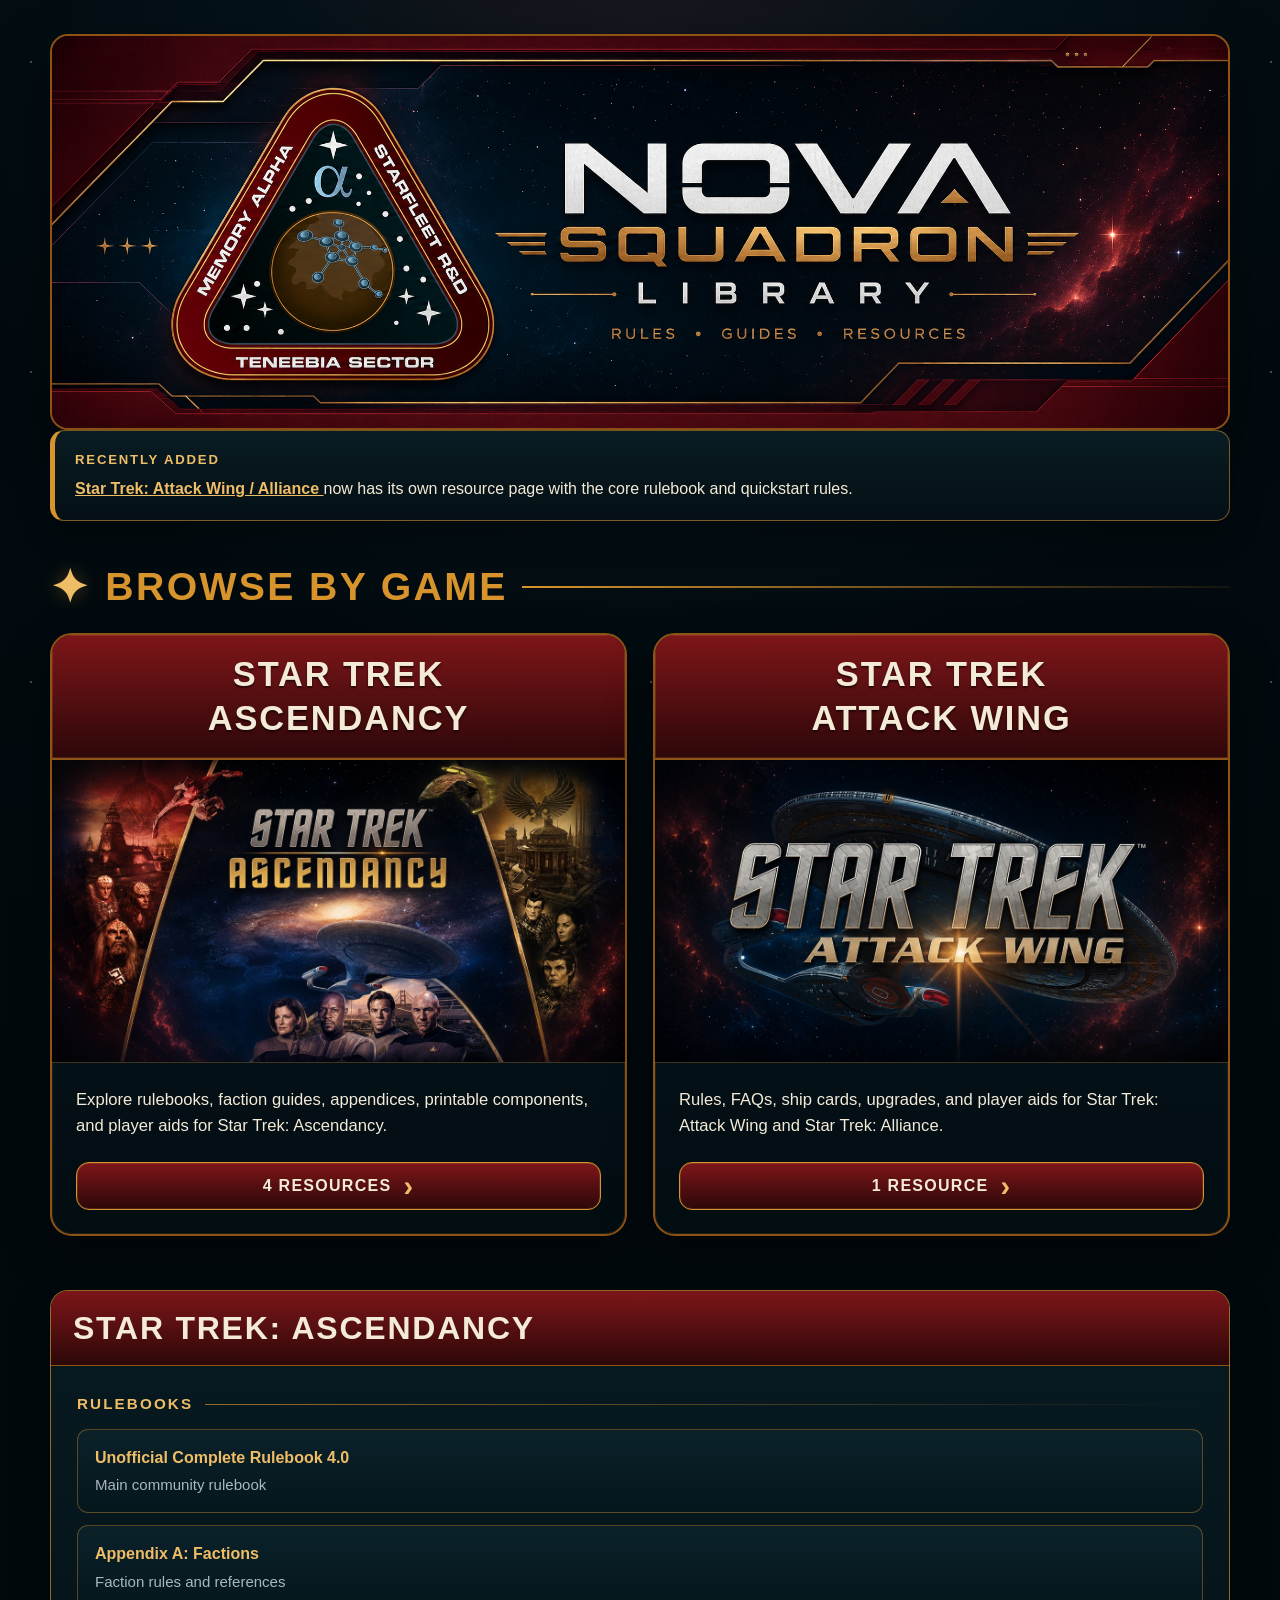
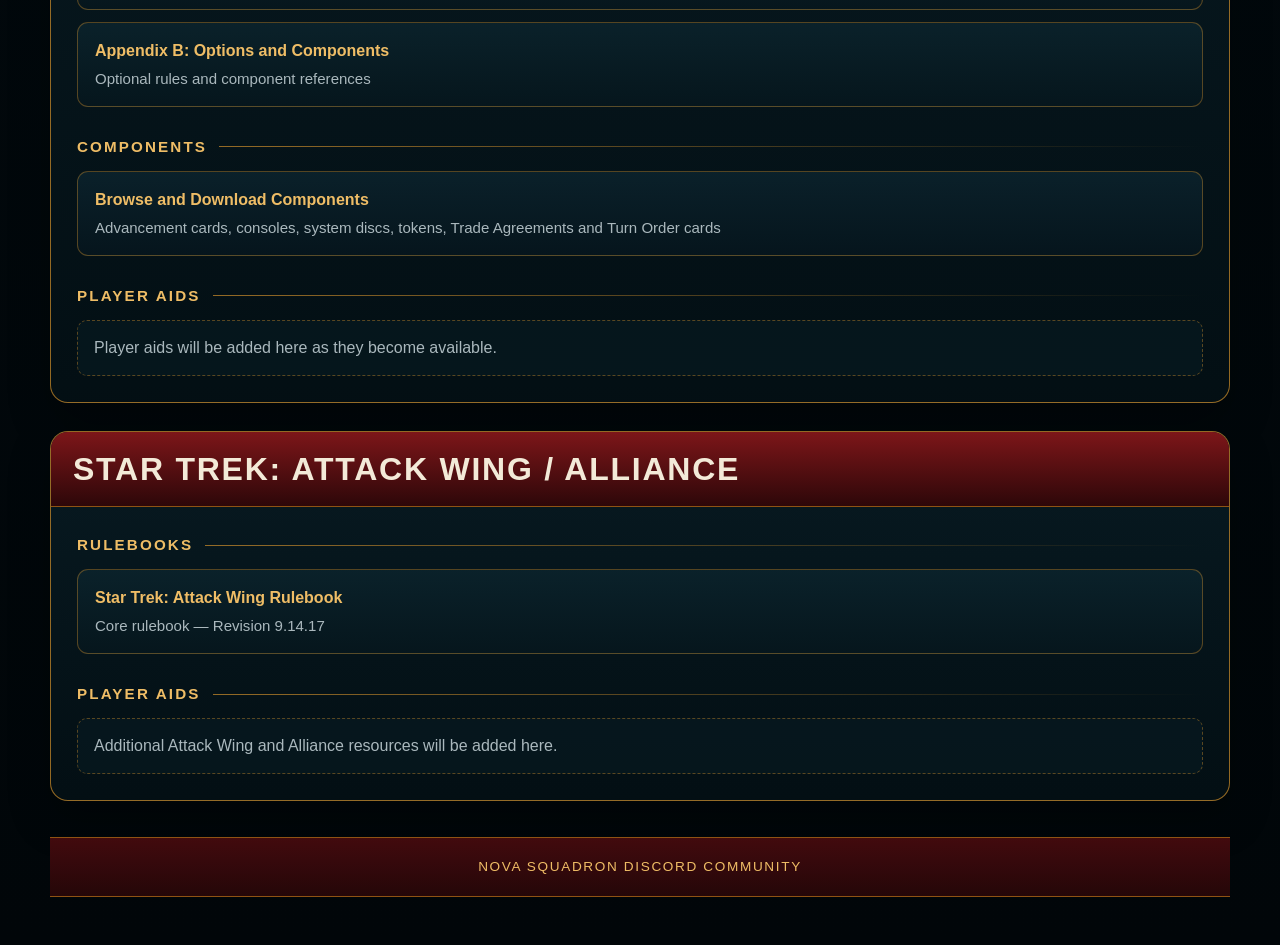
==== index.html @ 6d837857 "Add documAdd recently added section to homepageent details to Attack Wing page" ====
<!DOCTYPE html>
<html lang="en">
<head>
  <meta charset="UTF-8">

  <meta name="viewport"
        content="width=device-width, initial-scale=1.0">

  <meta name="description"
        content="Rules, references, and player aids for the Nova Squadron Discord community.">

    <!-- Discord and social-media preview -->
    <meta property="og:type" content="website">
    <meta property="og:site_name" content="Nova Squadron Library">
    <meta property="og:title" content="Nova Squadron Library">
    <meta property="og:description"
          content="Rules, references, and player aids for the Nova Squadron Discord community.">
    <meta property="og:url"
          content="https://sshea89.github.io/Nova-Squadron-Library/">
    <meta property="og:image"
          content="https://sshea89.github.io/Nova-Squadron-Library/images/nova-squadron-library-banner.png">

  <title>Nova Squadron Library</title>

  <style>
    :root {
      color-scheme: dark;

      --page: #020b10;
      --page-deep: #010609;
      --panel: #06151c;
      --panel-raised: #0a1c24;
      --panel-hover: #102933;

      --maroon: #5b0d10;
      --maroon-dark: #2d0709;
      --maroon-light: #7d1619;

      --gold: #d8942c;
      --gold-light: #efbd66;
      --gold-dark: #8f5313;

      --cream: #f3ead8;
      --text: #e8edf0;
      --muted: #aab8bd;

      --line: rgba(216, 148, 44, 0.68);
      --line-soft: rgba(216, 148, 44, 0.28);
      --shadow: rgba(0, 0, 0, 0.5);
    }

    * {
      box-sizing: border-box;
    }

    html {
      scroll-behavior: smooth;
    }

    body {
      margin: 0;
      min-height: 100vh;
      color: var(--text);
      font-family:
        "Avenir Next",
        "Segoe UI",
        Arial,
        Helvetica,
        sans-serif;
      line-height: 1.6;
      background:
        radial-gradient(circle at 50% -12%, rgba(104, 12, 17, 0.44), transparent 30rem),
        radial-gradient(circle at 50% 0, rgba(16, 51, 64, 0.34), transparent 45rem),
        linear-gradient(180deg, var(--page) 0%, var(--page-deep) 100%);
    }

    body::before {
      content: "";
      position: fixed;
      inset: 0;
      z-index: -1;
      pointer-events: none;
      opacity: 0.35;
      background-image:
        radial-gradient(circle at 10% 20%, rgba(255,255,255,0.8) 0 1px, transparent 1.5px),
        radial-gradient(circle at 70% 15%, rgba(255,255,255,0.55) 0 1px, transparent 1.5px),
        radial-gradient(circle at 86% 45%, rgba(216,148,44,0.65) 0 1px, transparent 1.5px),
        radial-gradient(circle at 38% 70%, rgba(255,255,255,0.45) 0 1px, transparent 1.5px);
      background-size: 310px 310px, 430px 430px, 510px 510px, 590px 590px;
    }

    a {
      color: inherit;
    }

    .container {
      width: min(1180px, calc(100% - 32px));
      margin: 0 auto;
      padding: 34px 0 48px;
    }

    .site-header {
      margin-bottom: 42px;
    }

    .site-banner {
      display: block;
      width: 100%;
      height: auto;
      border: 2px solid var(--gold-dark);
      border-radius: 18px;
      box-shadow:
        0 20px 50px var(--shadow),
        0 0 0 1px rgba(239, 189, 102, 0.18) inset;
    }

    .recently-added {
      margin: 0 0 34px;
      padding: 18px 20px;
      background:
        linear-gradient(180deg, rgba(10, 28, 36, 0.98), rgba(4, 16, 21, 0.98));
      border: 1px solid rgba(216, 148, 44, 0.55);
      border-left: 5px solid var(--gold);
      border-radius: 14px;
      box-shadow: 0 14px 30px rgba(0, 0, 0, 0.25);
    }

.recently-added__heading {
  margin: 0 0 6px;
  color: var(--gold-light);
  font-size: 0.82rem;
  font-weight: 800;
  letter-spacing: 0.14em;
  text-transform: uppercase;
}

.recently-added p {
  margin: 0;
  color: var(--cream);
}

.recently-added a {
  color: var(--gold-light);
  font-weight: 800;
}

    .visually-hidden {
      position: absolute;
      width: 1px;
      height: 1px;
      padding: 0;
      margin: -1px;
      overflow: hidden;
      clip: rect(0, 0, 0, 0);
      white-space: nowrap;
      border: 0;
    }

    .section-heading {
      display: grid;
      grid-template-columns: auto auto minmax(40px, 1fr);
      align-items: center;
      gap: 14px;
      margin: 0 0 22px;
      color: var(--gold);
      font-family:
        "Arial Narrow",
        "Avenir Next Condensed",
        "Trebuchet MS",
        sans-serif;
      font-size: clamp(1.55rem, 4vw, 2.45rem);
      font-weight: 800;
      letter-spacing: 0.06em;
      line-height: 1.05;
      text-transform: uppercase;
    }

    .section-heading::before {
      content: "✦";
      color: var(--gold-light);
      font-size: 1.18em;
      text-shadow: 0 0 18px rgba(216, 148, 44, 0.35);
    }

    .section-heading::after {
      content: "";
      height: 2px;
      background:
        linear-gradient(90deg, var(--gold), rgba(216, 148, 44, 0.08));
    }

    .game-grid {
      display: grid;
      grid-template-columns: repeat(2, minmax(0, 1fr));
      gap: 26px;
      margin-bottom: 54px;
    }

    .browse-card {
      position: relative;
      display: flex;
      min-width: 0;
      flex-direction: column;
      overflow: hidden;
      color: var(--text);
      text-decoration: none;
      background:
        linear-gradient(180deg, rgba(8, 26, 34, 0.98), rgba(2, 13, 18, 0.98));
      border: 2px solid var(--gold-dark);
      border-radius: 22px;
      box-shadow:
        0 20px 44px rgba(0, 0, 0, 0.38),
        0 0 0 1px rgba(239, 189, 102, 0.1) inset;
      transition:
        transform 180ms ease,
        border-color 180ms ease,
        box-shadow 180ms ease;
    }

    .browse-card:hover,
    .browse-card:focus-visible {
      transform: translateY(-4px);
      border-color: var(--gold-light);
      box-shadow:
        0 26px 54px rgba(0, 0, 0, 0.5),
        0 0 22px rgba(216, 148, 44, 0.18);
      outline: none;
    }

    .browse-card__title {
      min-height: 112px;
      display: grid;
      place-items: center;
      padding: 20px 18px;
      text-align: center;
      background:
        linear-gradient(180deg, var(--maroon-light), var(--maroon-dark));
      border-bottom: 2px solid var(--gold-dark);
      box-shadow:
        inset 0 0 0 1px rgba(239, 189, 102, 0.15);
    }

    .browse-card__title span {
      display: block;
      color: var(--cream);
      font-family:
        "Arial Narrow",
        "Avenir Next Condensed",
        "Trebuchet MS",
        sans-serif;
      font-size: clamp(1.38rem, 3.8vw, 2.15rem);
      font-weight: 800;
      letter-spacing: 0.055em;
      line-height: 1.15;
      text-transform: uppercase;
      text-shadow: 0 2px 2px rgba(0, 0, 0, 0.55);
    }

    .browse-card__eyebrow {
      margin-bottom: 4px;
      font-size: 0.72em;
    }

    .browse-card__art {
      display: block;
      width: 100%;
      aspect-ratio: 625 / 330;
      object-fit: cover;
      border-bottom: 1px solid var(--line-soft);
    }

    .browse-card__body {
      display: flex;
      flex: 1;
      flex-direction: column;
      padding: 24px;
    }

    .browse-card__description {
      flex: 1;
      margin: 0 0 22px;
      color: var(--cream);
      font-size: 1.04rem;
    }

    .browse-card__button {
      display: flex;
      align-items: center;
      justify-content: center;
      gap: 12px;
      min-height: 48px;
      padding: 11px 18px;
      color: var(--cream);
      font-weight: 800;
      letter-spacing: 0.08em;
      line-height: 1.2;
      text-transform: uppercase;
      background:
        linear-gradient(180deg, var(--maroon-light), var(--maroon-dark));
      border: 1px solid var(--gold);
      border-radius: 13px;
      box-shadow:
        inset 0 0 0 1px rgba(239, 189, 102, 0.14);
    }

    .browse-card__button::after {
      content: "›";
      color: var(--gold-light);
      font-size: 1.8rem;
      line-height: 0;
    }

    .library-section {
      scroll-margin-top: 22px;
      margin-top: 28px;
      overflow: hidden;
      background:
        linear-gradient(180deg, rgba(8, 27, 35, 0.96), rgba(3, 15, 20, 0.98));
      border: 1px solid var(--line);
      border-radius: 18px;
      box-shadow: 0 18px 42px rgba(0, 0, 0, 0.28);
    }

    .library-section__header {
      margin: 0;
      padding: 18px 22px;
      color: var(--cream);
      font-family:
        "Arial Narrow",
        "Avenir Next Condensed",
        "Trebuchet MS",
        sans-serif;
      font-size: clamp(1.45rem, 4vw, 2rem);
      font-weight: 800;
      letter-spacing: 0.055em;
      line-height: 1.2;
      text-transform: uppercase;
      background:
        linear-gradient(180deg, var(--maroon-light), var(--maroon-dark));
      border-bottom: 1px solid var(--gold-dark);
    }

    .library-section__content {
      padding: 26px;
    }

    .resource-group + .resource-group {
      margin-top: 28px;
    }

    .resource-group h3 {
      display: flex;
      align-items: center;
      gap: 12px;
      margin: 0 0 12px;
      color: var(--gold-light);
      font-size: 0.95rem;
      letter-spacing: 0.14em;
      text-transform: uppercase;
    }

    .resource-group h3::after {
      content: "";
      flex: 1;
      height: 1px;
      background:
        linear-gradient(90deg, var(--line), transparent);
    }

    .document-list {
      display: grid;
      gap: 12px;
    }

    .document-link {
      display: block;
      padding: 15px 17px;
      color: var(--text);
      text-decoration: none;
      background:
        linear-gradient(180deg, rgba(11, 34, 43, 0.95), rgba(6, 22, 29, 0.95));
      border: 1px solid rgba(216, 148, 44, 0.38);
      border-radius: 11px;
      transition:
        transform 150ms ease,
        border-color 150ms ease,
        background 150ms ease;
    }

    .document-link:hover,
    .document-link:focus-visible {
      transform: translateY(-1px);
      background: var(--panel-hover);
      border-color: var(--gold-light);
      outline: none;
    }

    .document-title {
      display: block;
      color: var(--gold-light);
      font-weight: 800;
    }

    .document-description {
      display: block;
      margin-top: 3px;
      color: var(--muted);
      font-size: 0.94rem;
    }

    .coming-soon {
      margin: 0;
      padding: 14px 16px;
      color: var(--muted);
      background: rgba(7, 25, 32, 0.72);
      border: 1px dashed rgba(216, 148, 44, 0.4);
      border-radius: 10px;
    }

    footer {
      margin-top: 36px;
      padding: 18px;
      color: var(--gold-light);
      font-size: 0.85rem;
      letter-spacing: 0.12em;
      text-align: center;
      text-transform: uppercase;
      background:
        linear-gradient(180deg, rgba(91, 13, 16, 0.72), rgba(45, 7, 9, 0.82));
      border-top: 1px solid var(--gold-dark);
      border-bottom: 1px solid var(--gold-dark);
    }

    @media (max-width: 760px) {
      .container {
        width: min(100% - 20px, 1180px);
        padding-top: 14px;
      }

      .site-header {
        margin-bottom: 30px;
      }

      .game-grid {
        grid-template-columns: 1fr;
        gap: 20px;
      }

      .browse-card__title {
        min-height: 92px;
      }

      .browse-card__body,
      .library-section__content {
        padding: 20px;
      }

      .section-heading {
        grid-template-columns: auto auto 1fr;
        gap: 10px;
      }
    }

    @media (prefers-reduced-motion: reduce) {
      html {
        scroll-behavior: auto;
      }

      .browse-card,
      .document-link {
        transition: none;
      }
    }
  </style>
</head>

<body>
  <main class="container">

    <header class="site-header">
      <h1 class="visually-hidden">Nova Squadron Library</h1>

      <img
        class="site-banner"
        src="images/nova-squadron-library-banner.png"
        alt="Nova Squadron Library — Rules, Guides, and Resources">

    <section class="recently-added" aria-labelledby="recently-added-heading">
      <h2 class="recently-added__heading" id="recently-added-heading">
        Recently Added
      </h2>

      <p>
        <a href="attack-wing.html">
          Star Trek: Attack Wing / Alliance
        </a>
        now has its own resource page with the core rulebook and quickstart rules.
      </p>
    </section>

<section class="browse-section">
    </header>

    <section aria-labelledby="browse-heading">
      <h2 class="section-heading" id="browse-heading">
        <span>Browse by Game</span>
      </h2>

      <div class="game-grid">

        <a class="browse-card" href="ascendancy.html">
          <div class="browse-card__title">
            <span>
              <span class="browse-card__eyebrow">Star Trek</span>
              Ascendancy
            </span>
          </div>

          <img
            class="browse-card__art"
            src="images/ascendancy-card-art.webp"
            alt=""
            loading="lazy">

          <div class="browse-card__body">
            <p class="browse-card__description">
              Explore rulebooks, faction guides, appendices,
              printable components, and player aids for
              Star Trek: Ascendancy.
            </p>

            <span class="browse-card__button">
              4 Resources
            </span>
          </div>
        </a>

        <a class="browse-card" href="attack-wing.html">
          <div class="browse-card__title">
            <span>
              <span class="browse-card__eyebrow">Star Trek</span>
              Attack Wing
            </span>
          </div>

          <img
            class="browse-card__art"
            src="images/attack-wing-card-art.webp"
            alt=""
            loading="lazy">

          <div class="browse-card__body">
            <p class="browse-card__description">
              Rules, FAQs, ship cards, upgrades, and player aids
              for Star Trek: Attack Wing and Star Trek: Alliance.
            </p>

            <span class="browse-card__button">
              1 Resource
            </span>
          </div>
        </a>

      </div>
    </section>

    <section
      class="library-section"
      id="ascendancy"
      aria-labelledby="ascendancy-heading">

      <h2
        class="library-section__header"
        id="ascendancy-heading">
        Star Trek: Ascendancy
      </h2>

      <div class="library-section__content">

        <div class="resource-group">
          <h3>Rulebooks</h3>

          <div class="document-list">
            <a
              class="document-link"
              href="viewers/ascendancy-ucr/"
              target="_blank"
              rel="noopener">

              <span class="document-title">
                Unofficial Complete Rulebook 4.0
              </span>

              <span class="document-description">
                Main community rulebook
              </span>
            </a>

            <a
              class="document-link"
              href="viewers/ascendancy-appendix-a/"
              target="_blank"
              rel="noopener">

              <span class="document-title">
                Appendix A: Factions
              </span>

              <span class="document-description">
                Faction rules and references
              </span>
            </a>

            <a
              class="document-link"
              href="viewers/ascendancy-appendix-b/"
              target="_blank"
              rel="noopener">

              <span class="document-title">
                Appendix B: Options and Components
              </span>

              <span class="document-description">
                Optional rules and component references
              </span>
            </a>
          </div>
        </div>

        <div class="resource-group">
          <h3>Components</h3>

          <div class="document-list">
            <a
              class="document-link"
              href="components.html">

              <span class="document-title">
                Browse and Download Components
              </span>

              <span class="document-description">
                Advancement cards, consoles, system discs, tokens,
                Trade Agreements and Turn Order cards
              </span>
            </a>
          </div>
        </div>

        <div class="resource-group">
          <h3>Player Aids</h3>

          <p class="coming-soon">
            Player aids will be added here as they become available.
          </p>
        </div>

      </div>
    </section>

    <section
      class="library-section"
      id="attack-wing"
      aria-labelledby="attack-wing-heading">

      <h2
        class="library-section__header"
        id="attack-wing-heading">
        Star Trek: Attack Wing / Alliance
      </h2>

      <div class="library-section__content">

        <div class="resource-group">
          <h3>Rulebooks</h3>

          <div class="document-list">
            <a
              class="document-link"
              href="viewers/attack-wing-rulebook/">

              <span class="document-title">
                Star Trek: Attack Wing Rulebook
              </span>

              <span class="document-description">
                Core rulebook — Revision 9.14.17
              </span>
            </a>
          </div>
        </div>

        <div class="resource-group">
          <h3>Player Aids</h3>

          <p class="coming-soon">
            Additional Attack Wing and Alliance resources
            will be added here.
          </p>
        </div>

      </div>
    </section>

    <footer>
      Nova Squadron Discord Community
    </footer>

  </main>
</body>
</html>
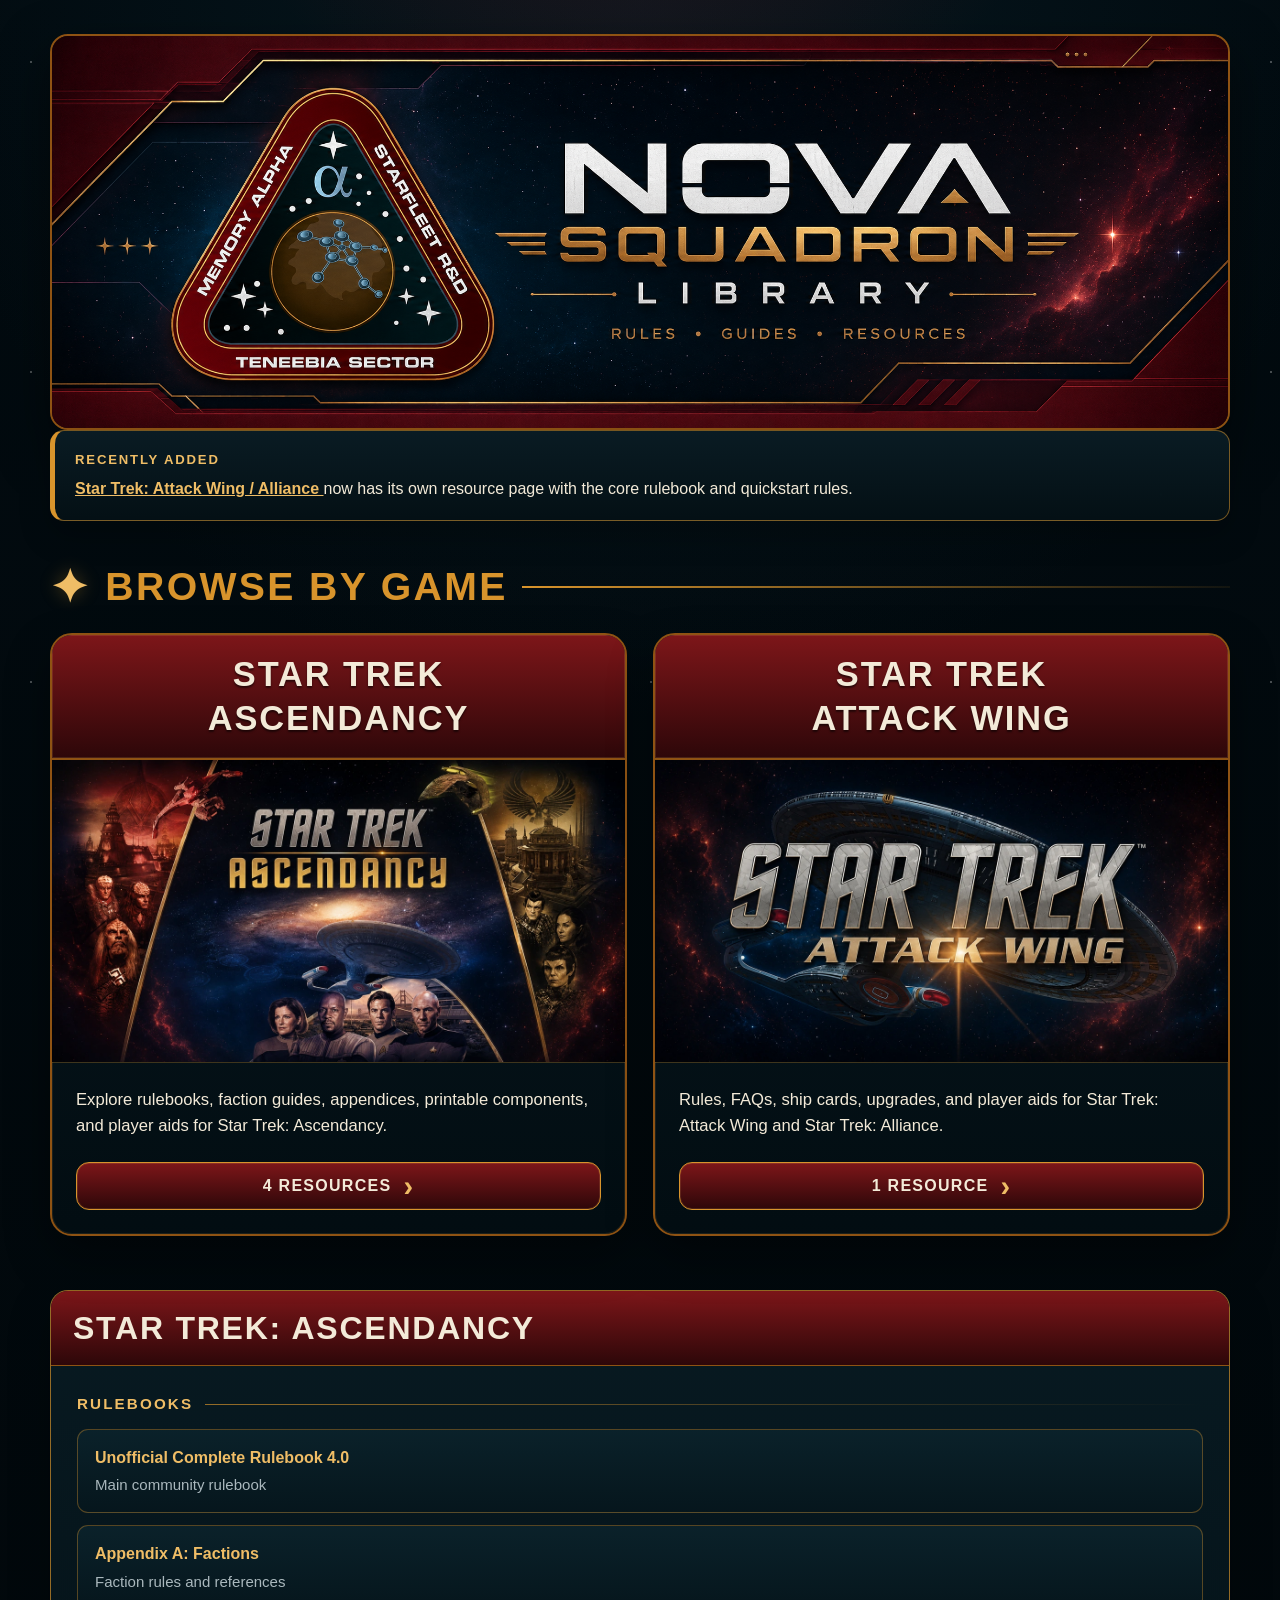
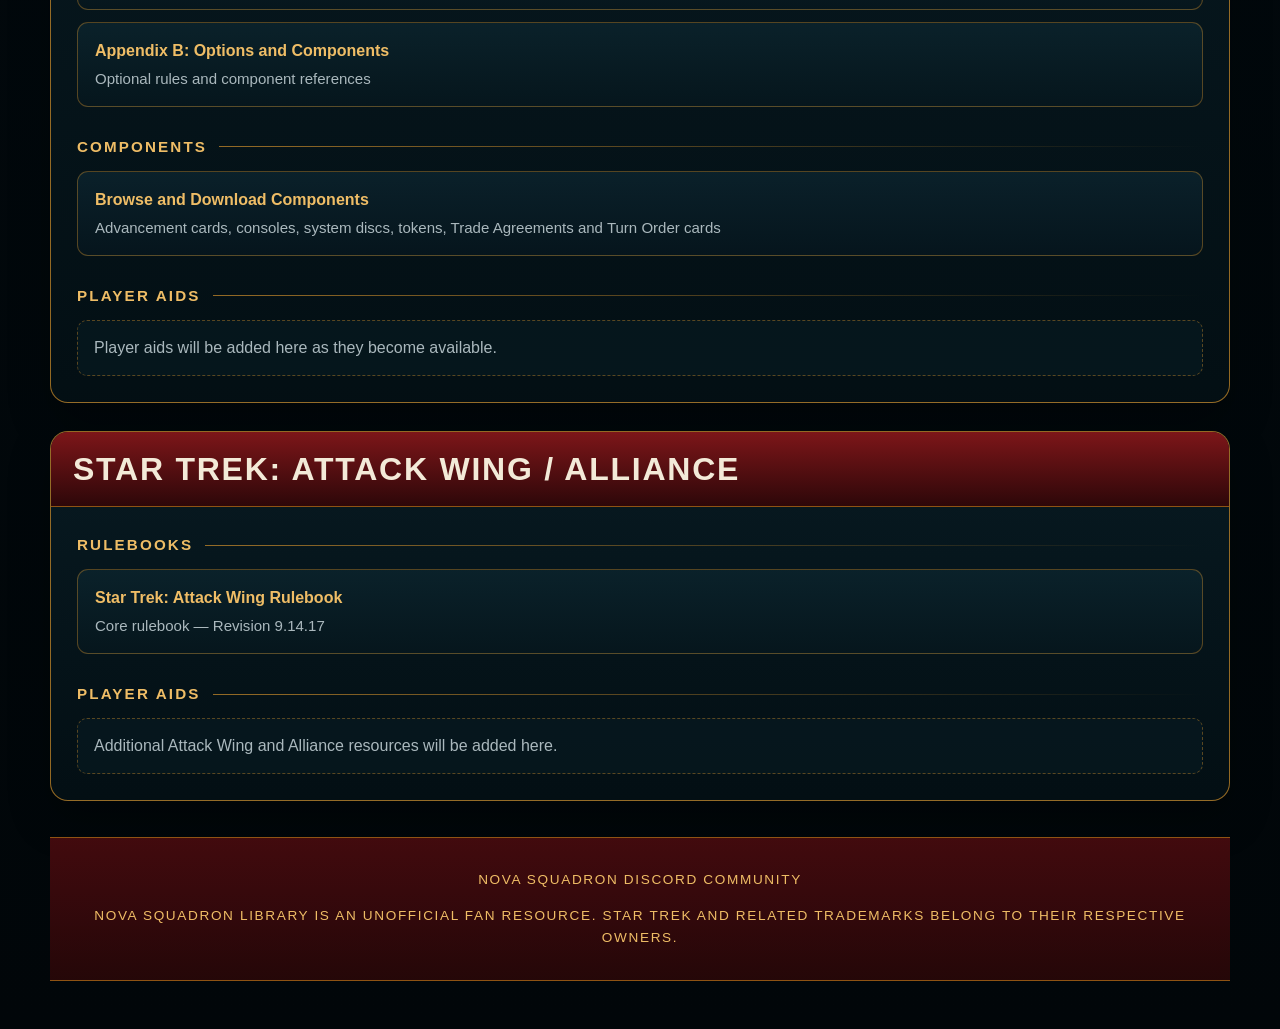
==== commit 63fa23ad: "Add unofficial fan resource disclaimer" ====
--- a/index.html
+++ b/index.html
@@ -704,7 +704,12 @@
     </section>
 
     <footer>
-      Nova Squadron Discord Community
+      <p>Nova Squadron Discord Community</p>
+    
+      <p>
+        Nova Squadron Library is an unofficial fan resource.
+        Star Trek and related trademarks belong to their respective owners.
+      </p>
     </footer>
 
   </main>
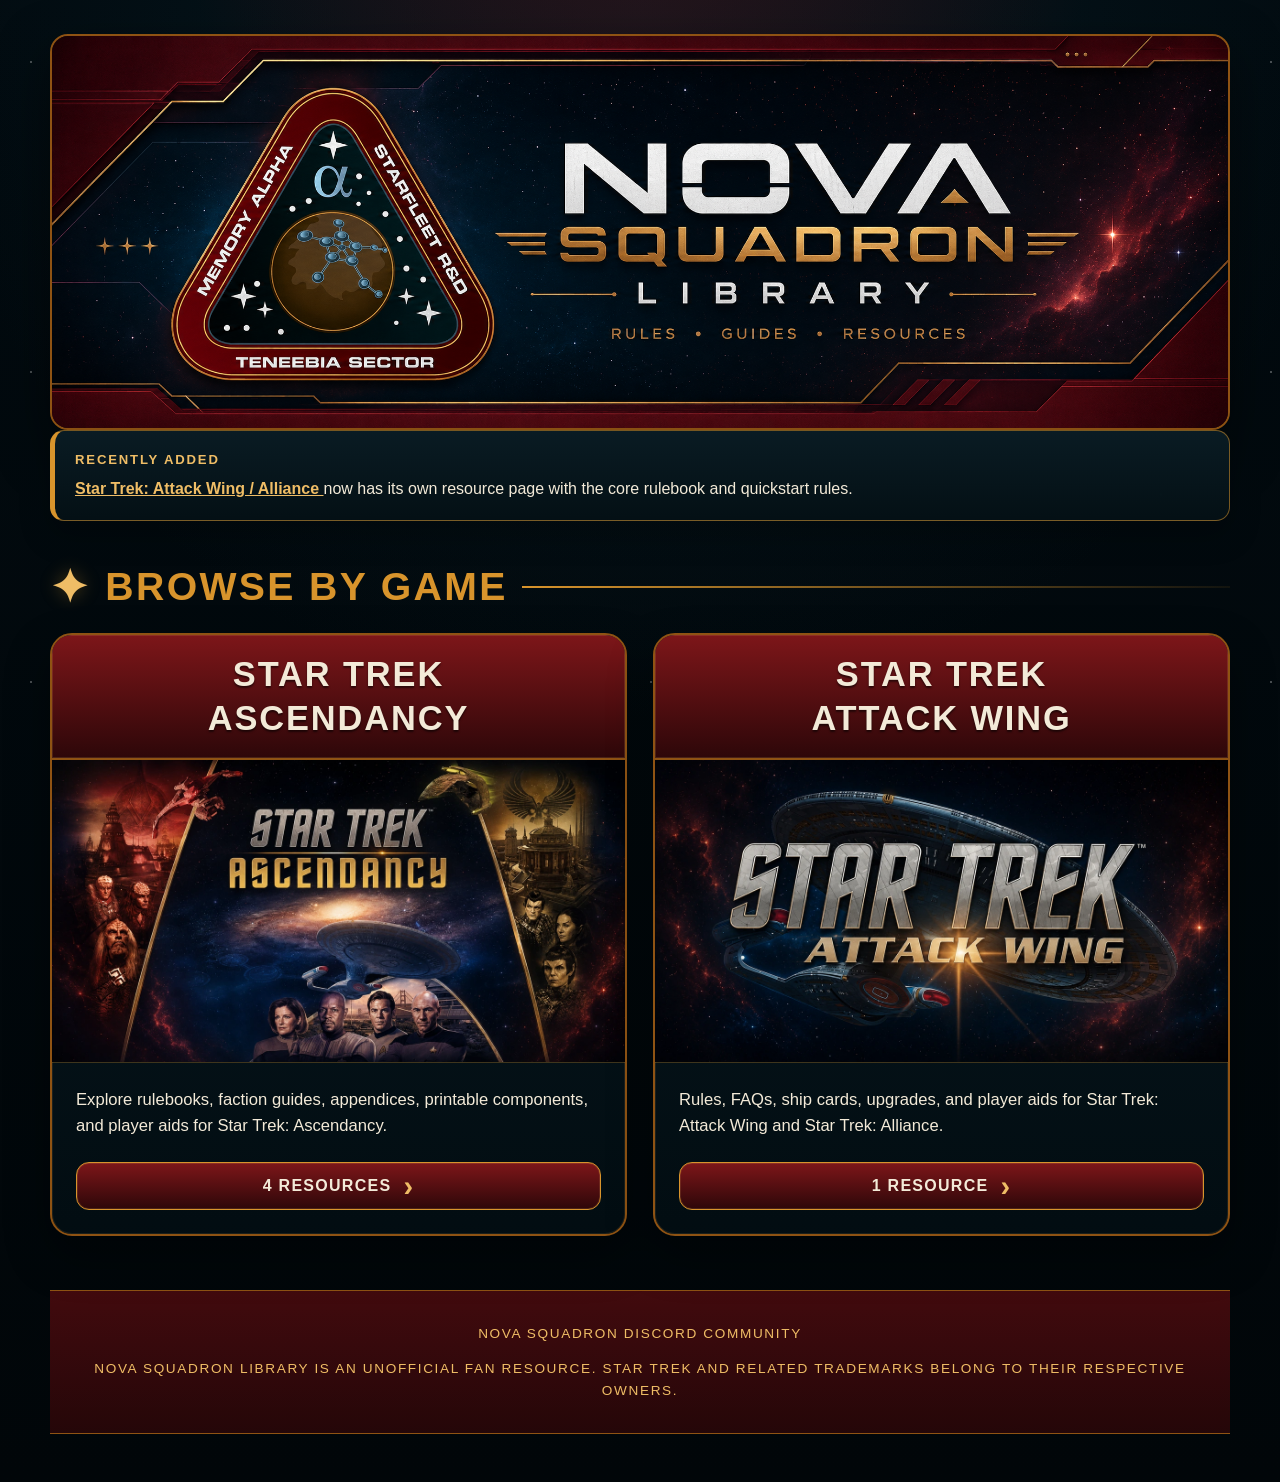
==== commit 496d2b11: "Remove duplicate resource sections from homepage" ====
--- a/index.html
+++ b/index.html
@@ -564,145 +564,6 @@
       </div>
     </section>
 
-    <section
-      class="library-section"
-      id="ascendancy"
-      aria-labelledby="ascendancy-heading">
-
-      <h2
-        class="library-section__header"
-        id="ascendancy-heading">
-        Star Trek: Ascendancy
-      </h2>
-
-      <div class="library-section__content">
-
-        <div class="resource-group">
-          <h3>Rulebooks</h3>
-
-          <div class="document-list">
-            <a
-              class="document-link"
-              href="viewers/ascendancy-ucr/"
-              target="_blank"
-              rel="noopener">
-
-              <span class="document-title">
-                Unofficial Complete Rulebook 4.0
-              </span>
-
-              <span class="document-description">
-                Main community rulebook
-              </span>
-            </a>
-
-            <a
-              class="document-link"
-              href="viewers/ascendancy-appendix-a/"
-              target="_blank"
-              rel="noopener">
-
-              <span class="document-title">
-                Appendix A: Factions
-              </span>
-
-              <span class="document-description">
-                Faction rules and references
-              </span>
-            </a>
-
-            <a
-              class="document-link"
-              href="viewers/ascendancy-appendix-b/"
-              target="_blank"
-              rel="noopener">
-
-              <span class="document-title">
-                Appendix B: Options and Components
-              </span>
-
-              <span class="document-description">
-                Optional rules and component references
-              </span>
-            </a>
-          </div>
-        </div>
-
-        <div class="resource-group">
-          <h3>Components</h3>
-
-          <div class="document-list">
-            <a
-              class="document-link"
-              href="components.html">
-
-              <span class="document-title">
-                Browse and Download Components
-              </span>
-
-              <span class="document-description">
-                Advancement cards, consoles, system discs, tokens,
-                Trade Agreements and Turn Order cards
-              </span>
-            </a>
-          </div>
-        </div>
-
-        <div class="resource-group">
-          <h3>Player Aids</h3>
-
-          <p class="coming-soon">
-            Player aids will be added here as they become available.
-          </p>
-        </div>
-
-      </div>
-    </section>
-
-    <section
-      class="library-section"
-      id="attack-wing"
-      aria-labelledby="attack-wing-heading">
-
-      <h2
-        class="library-section__header"
-        id="attack-wing-heading">
-        Star Trek: Attack Wing / Alliance
-      </h2>
-
-      <div class="library-section__content">
-
-        <div class="resource-group">
-          <h3>Rulebooks</h3>
-
-          <div class="document-list">
-            <a
-              class="document-link"
-              href="viewers/attack-wing-rulebook/">
-
-              <span class="document-title">
-                Star Trek: Attack Wing Rulebook
-              </span>
-
-              <span class="document-description">
-                Core rulebook — Revision 9.14.17
-              </span>
-            </a>
-          </div>
-        </div>
-
-        <div class="resource-group">
-          <h3>Player Aids</h3>
-
-          <p class="coming-soon">
-            Additional Attack Wing and Alliance resources
-            will be added here.
-          </p>
-        </div>
-
-      </div>
-    </section>
-
     <footer>
       <p>Nova Squadron Discord Community</p>
     
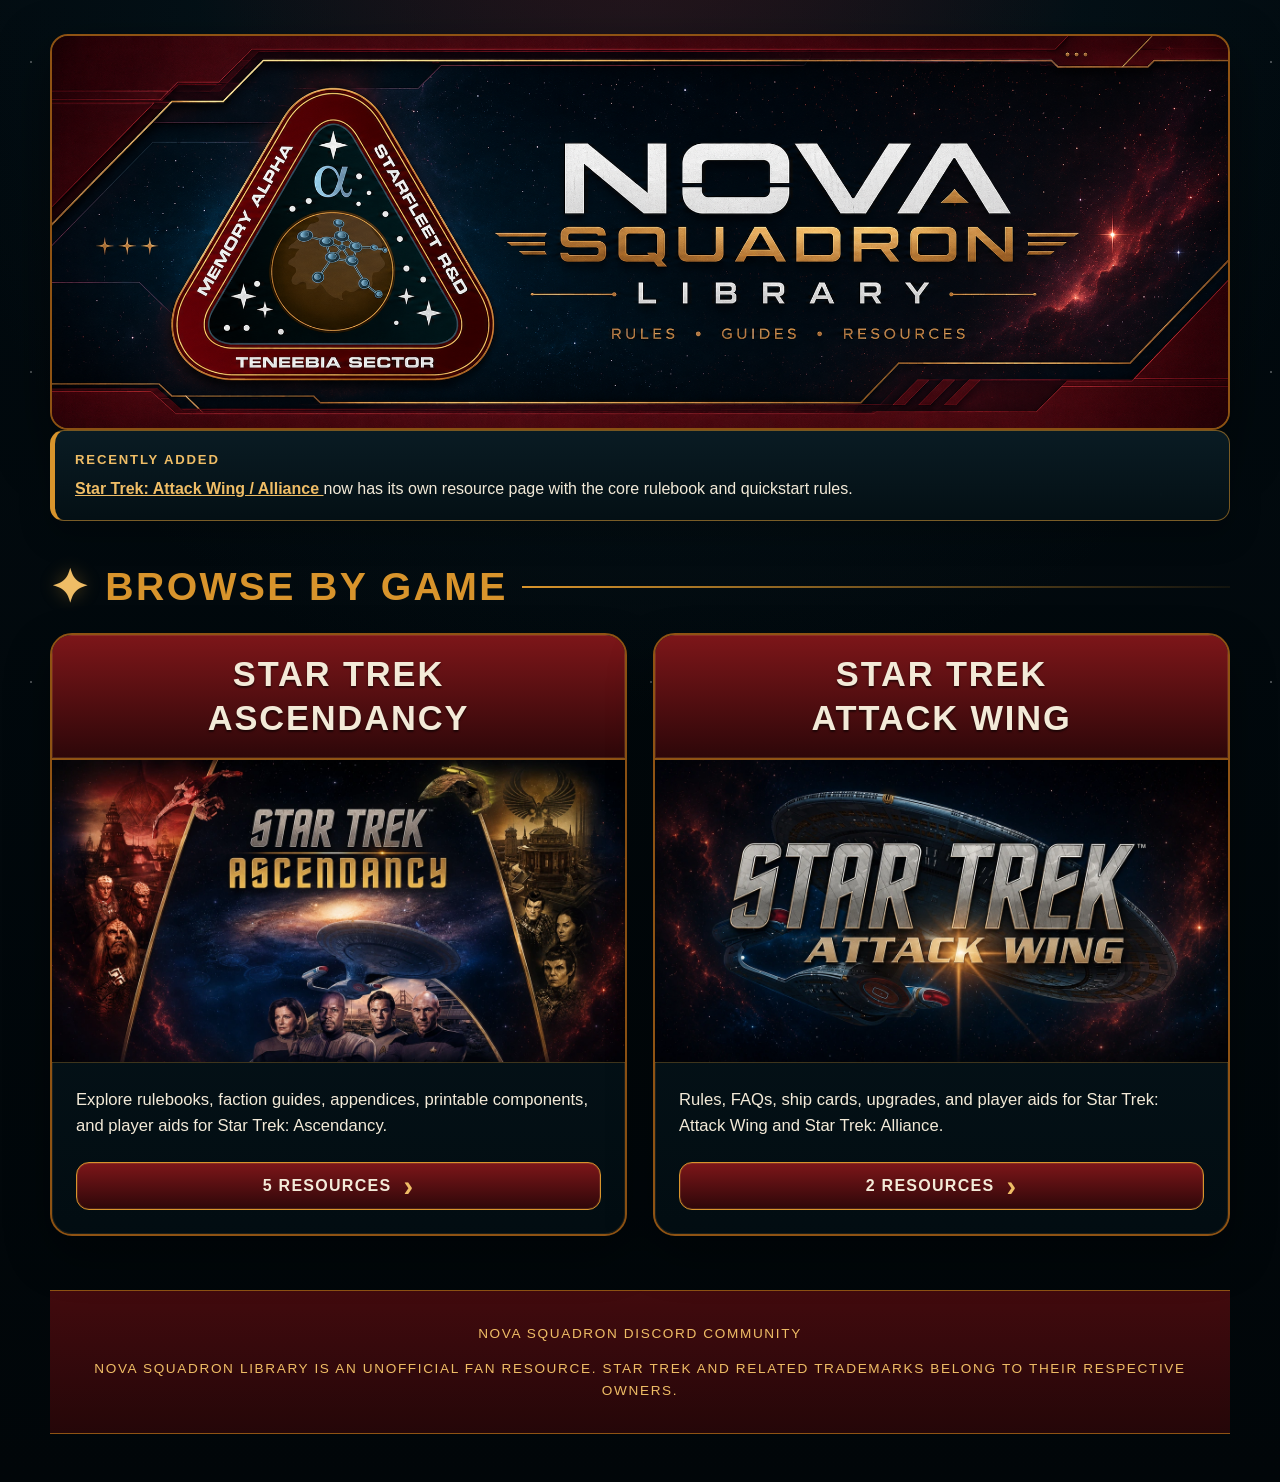
==== commit 8f92fecd: "Update homepage resource counts" ====
--- a/index.html
+++ b/index.html
@@ -530,7 +530,7 @@
             </p>
 
             <span class="browse-card__button">
-              4 Resources
+              5 Resources
             </span>
           </div>
         </a>
@@ -556,7 +556,7 @@
             </p>
 
             <span class="browse-card__button">
-              1 Resource
+              2 Resources
             </span>
           </div>
         </a>
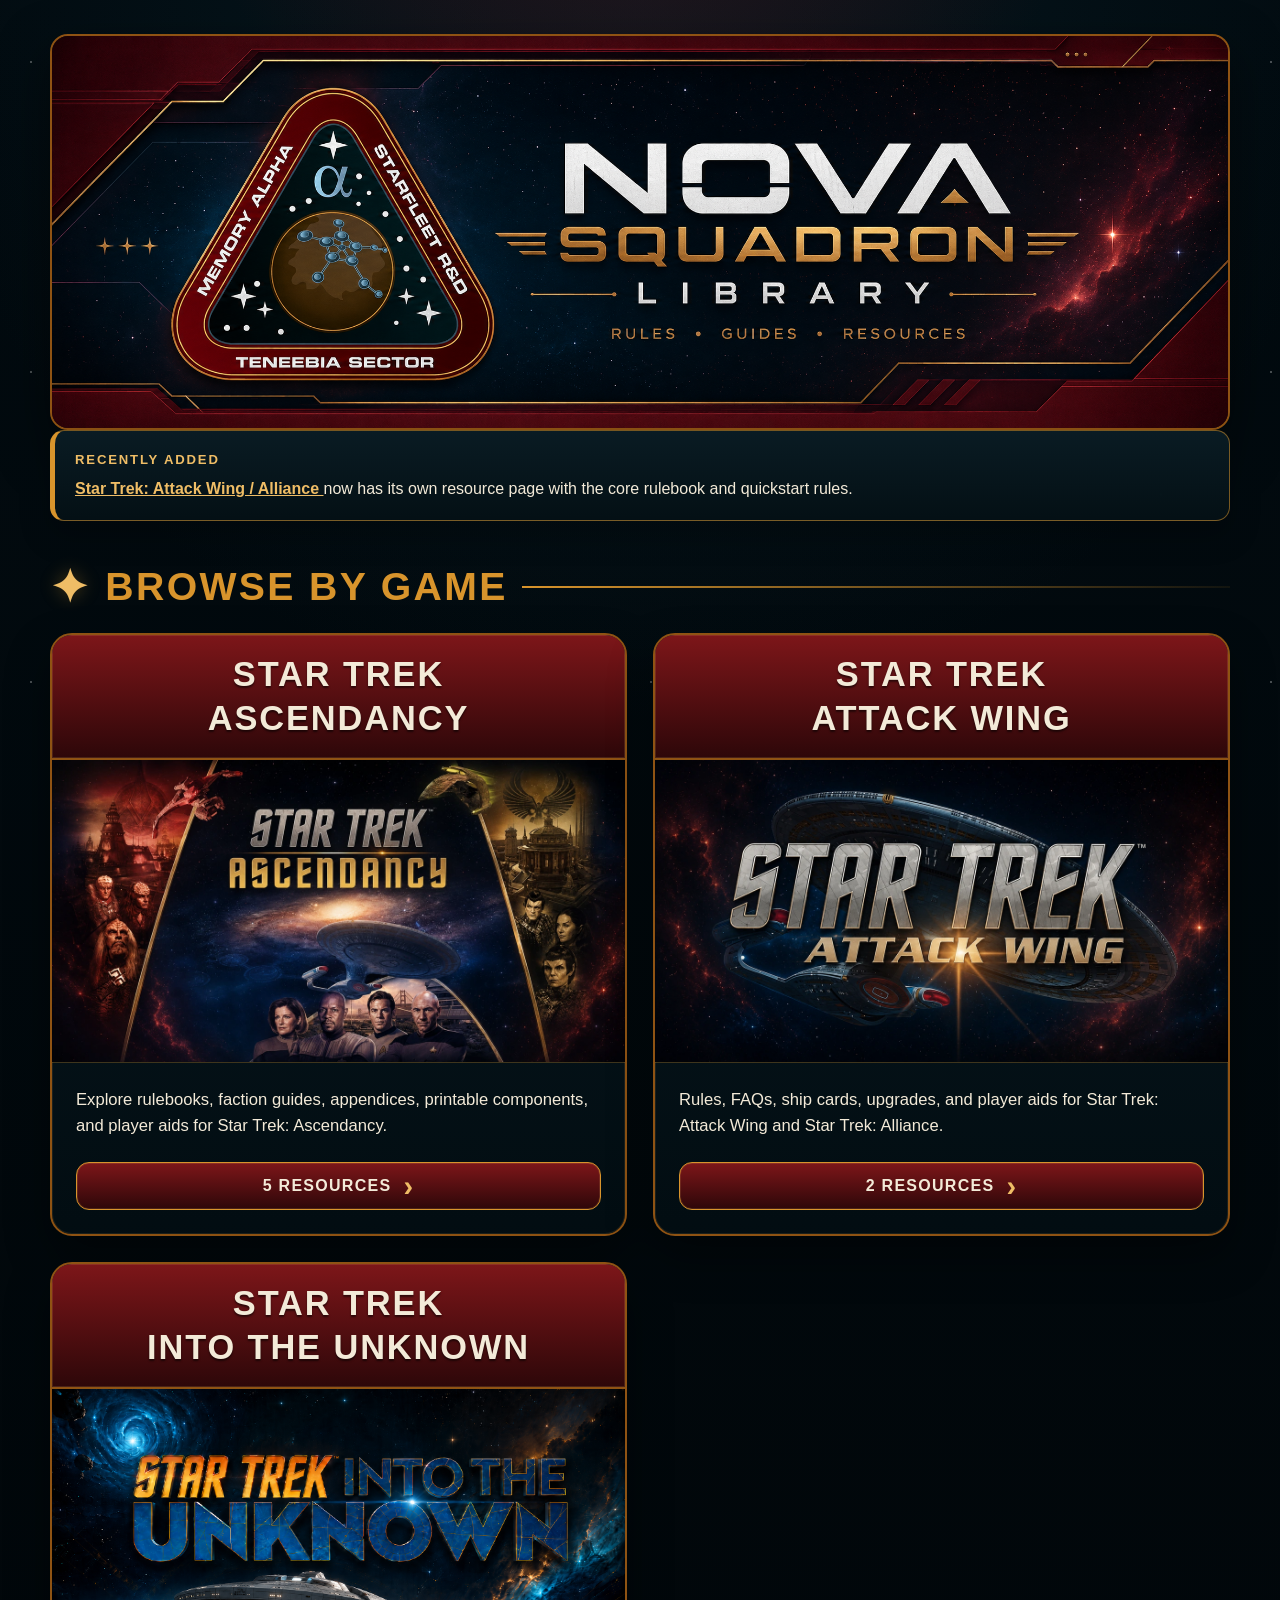
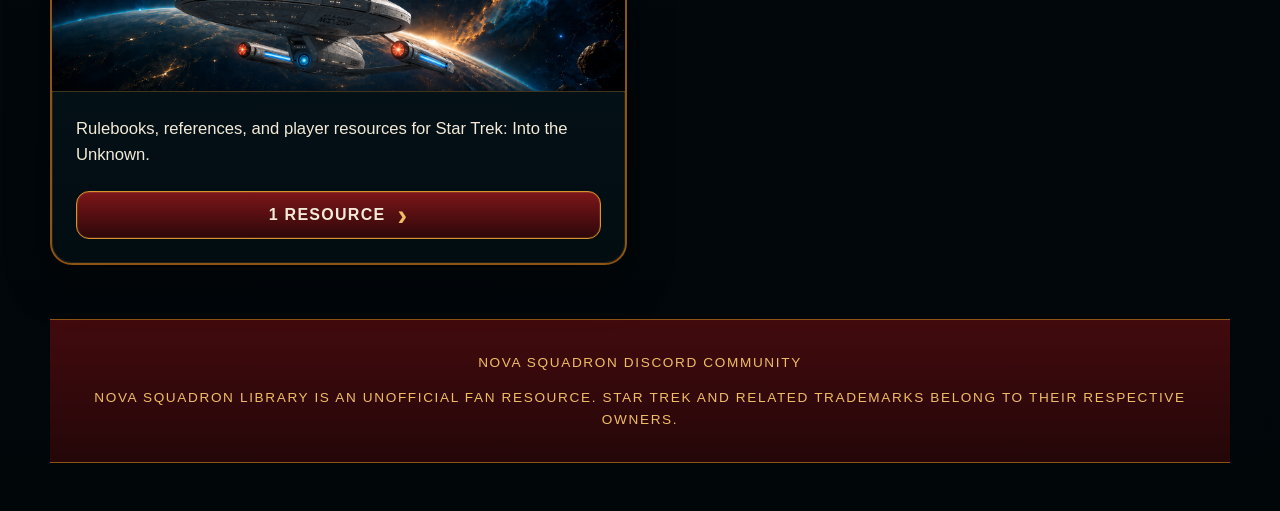
==== commit 281dcabd: "Add Star Trek Into the Unknown library section" ====
--- a/index.html
+++ b/index.html
@@ -22,456 +22,7 @@
 
   <title>Nova Squadron Library</title>
 
-  <style>
-    :root {
-      color-scheme: dark;
-
-      --page: #020b10;
-      --page-deep: #010609;
-      --panel: #06151c;
-      --panel-raised: #0a1c24;
-      --panel-hover: #102933;
-
-      --maroon: #5b0d10;
-      --maroon-dark: #2d0709;
-      --maroon-light: #7d1619;
-
-      --gold: #d8942c;
-      --gold-light: #efbd66;
-      --gold-dark: #8f5313;
-
-      --cream: #f3ead8;
-      --text: #e8edf0;
-      --muted: #aab8bd;
-
-      --line: rgba(216, 148, 44, 0.68);
-      --line-soft: rgba(216, 148, 44, 0.28);
-      --shadow: rgba(0, 0, 0, 0.5);
-    }
-
-    * {
-      box-sizing: border-box;
-    }
-
-    html {
-      scroll-behavior: smooth;
-    }
-
-    body {
-      margin: 0;
-      min-height: 100vh;
-      color: var(--text);
-      font-family:
-        "Avenir Next",
-        "Segoe UI",
-        Arial,
-        Helvetica,
-        sans-serif;
-      line-height: 1.6;
-      background:
-        radial-gradient(circle at 50% -12%, rgba(104, 12, 17, 0.44), transparent 30rem),
-        radial-gradient(circle at 50% 0, rgba(16, 51, 64, 0.34), transparent 45rem),
-        linear-gradient(180deg, var(--page) 0%, var(--page-deep) 100%);
-    }
-
-    body::before {
-      content: "";
-      position: fixed;
-      inset: 0;
-      z-index: -1;
-      pointer-events: none;
-      opacity: 0.35;
-      background-image:
-        radial-gradient(circle at 10% 20%, rgba(255,255,255,0.8) 0 1px, transparent 1.5px),
-        radial-gradient(circle at 70% 15%, rgba(255,255,255,0.55) 0 1px, transparent 1.5px),
-        radial-gradient(circle at 86% 45%, rgba(216,148,44,0.65) 0 1px, transparent 1.5px),
-        radial-gradient(circle at 38% 70%, rgba(255,255,255,0.45) 0 1px, transparent 1.5px);
-      background-size: 310px 310px, 430px 430px, 510px 510px, 590px 590px;
-    }
-
-    a {
-      color: inherit;
-    }
-
-    .container {
-      width: min(1180px, calc(100% - 32px));
-      margin: 0 auto;
-      padding: 34px 0 48px;
-    }
-
-    .site-header {
-      margin-bottom: 42px;
-    }
-
-    .site-banner {
-      display: block;
-      width: 100%;
-      height: auto;
-      border: 2px solid var(--gold-dark);
-      border-radius: 18px;
-      box-shadow:
-        0 20px 50px var(--shadow),
-        0 0 0 1px rgba(239, 189, 102, 0.18) inset;
-    }
-
-    .recently-added {
-      margin: 0 0 34px;
-      padding: 18px 20px;
-      background:
-        linear-gradient(180deg, rgba(10, 28, 36, 0.98), rgba(4, 16, 21, 0.98));
-      border: 1px solid rgba(216, 148, 44, 0.55);
-      border-left: 5px solid var(--gold);
-      border-radius: 14px;
-      box-shadow: 0 14px 30px rgba(0, 0, 0, 0.25);
-    }
-
-.recently-added__heading {
-  margin: 0 0 6px;
-  color: var(--gold-light);
-  font-size: 0.82rem;
-  font-weight: 800;
-  letter-spacing: 0.14em;
-  text-transform: uppercase;
-}
-
-.recently-added p {
-  margin: 0;
-  color: var(--cream);
-}
-
-.recently-added a {
-  color: var(--gold-light);
-  font-weight: 800;
-}
-
-    .visually-hidden {
-      position: absolute;
-      width: 1px;
-      height: 1px;
-      padding: 0;
-      margin: -1px;
-      overflow: hidden;
-      clip: rect(0, 0, 0, 0);
-      white-space: nowrap;
-      border: 0;
-    }
-
-    .section-heading {
-      display: grid;
-      grid-template-columns: auto auto minmax(40px, 1fr);
-      align-items: center;
-      gap: 14px;
-      margin: 0 0 22px;
-      color: var(--gold);
-      font-family:
-        "Arial Narrow",
-        "Avenir Next Condensed",
-        "Trebuchet MS",
-        sans-serif;
-      font-size: clamp(1.55rem, 4vw, 2.45rem);
-      font-weight: 800;
-      letter-spacing: 0.06em;
-      line-height: 1.05;
-      text-transform: uppercase;
-    }
-
-    .section-heading::before {
-      content: "✦";
-      color: var(--gold-light);
-      font-size: 1.18em;
-      text-shadow: 0 0 18px rgba(216, 148, 44, 0.35);
-    }
-
-    .section-heading::after {
-      content: "";
-      height: 2px;
-      background:
-        linear-gradient(90deg, var(--gold), rgba(216, 148, 44, 0.08));
-    }
-
-    .game-grid {
-      display: grid;
-      grid-template-columns: repeat(2, minmax(0, 1fr));
-      gap: 26px;
-      margin-bottom: 54px;
-    }
-
-    .browse-card {
-      position: relative;
-      display: flex;
-      min-width: 0;
-      flex-direction: column;
-      overflow: hidden;
-      color: var(--text);
-      text-decoration: none;
-      background:
-        linear-gradient(180deg, rgba(8, 26, 34, 0.98), rgba(2, 13, 18, 0.98));
-      border: 2px solid var(--gold-dark);
-      border-radius: 22px;
-      box-shadow:
-        0 20px 44px rgba(0, 0, 0, 0.38),
-        0 0 0 1px rgba(239, 189, 102, 0.1) inset;
-      transition:
-        transform 180ms ease,
-        border-color 180ms ease,
-        box-shadow 180ms ease;
-    }
-
-    .browse-card:hover,
-    .browse-card:focus-visible {
-      transform: translateY(-4px);
-      border-color: var(--gold-light);
-      box-shadow:
-        0 26px 54px rgba(0, 0, 0, 0.5),
-        0 0 22px rgba(216, 148, 44, 0.18);
-      outline: none;
-    }
-
-    .browse-card__title {
-      min-height: 112px;
-      display: grid;
-      place-items: center;
-      padding: 20px 18px;
-      text-align: center;
-      background:
-        linear-gradient(180deg, var(--maroon-light), var(--maroon-dark));
-      border-bottom: 2px solid var(--gold-dark);
-      box-shadow:
-        inset 0 0 0 1px rgba(239, 189, 102, 0.15);
-    }
-
-    .browse-card__title span {
-      display: block;
-      color: var(--cream);
-      font-family:
-        "Arial Narrow",
-        "Avenir Next Condensed",
-        "Trebuchet MS",
-        sans-serif;
-      font-size: clamp(1.38rem, 3.8vw, 2.15rem);
-      font-weight: 800;
-      letter-spacing: 0.055em;
-      line-height: 1.15;
-      text-transform: uppercase;
-      text-shadow: 0 2px 2px rgba(0, 0, 0, 0.55);
-    }
-
-    .browse-card__eyebrow {
-      margin-bottom: 4px;
-      font-size: 0.72em;
-    }
-
-    .browse-card__art {
-      display: block;
-      width: 100%;
-      aspect-ratio: 625 / 330;
-      object-fit: cover;
-      border-bottom: 1px solid var(--line-soft);
-    }
-
-    .browse-card__body {
-      display: flex;
-      flex: 1;
-      flex-direction: column;
-      padding: 24px;
-    }
-
-    .browse-card__description {
-      flex: 1;
-      margin: 0 0 22px;
-      color: var(--cream);
-      font-size: 1.04rem;
-    }
-
-    .browse-card__button {
-      display: flex;
-      align-items: center;
-      justify-content: center;
-      gap: 12px;
-      min-height: 48px;
-      padding: 11px 18px;
-      color: var(--cream);
-      font-weight: 800;
-      letter-spacing: 0.08em;
-      line-height: 1.2;
-      text-transform: uppercase;
-      background:
-        linear-gradient(180deg, var(--maroon-light), var(--maroon-dark));
-      border: 1px solid var(--gold);
-      border-radius: 13px;
-      box-shadow:
-        inset 0 0 0 1px rgba(239, 189, 102, 0.14);
-    }
-
-    .browse-card__button::after {
-      content: "›";
-      color: var(--gold-light);
-      font-size: 1.8rem;
-      line-height: 0;
-    }
-
-    .library-section {
-      scroll-margin-top: 22px;
-      margin-top: 28px;
-      overflow: hidden;
-      background:
-        linear-gradient(180deg, rgba(8, 27, 35, 0.96), rgba(3, 15, 20, 0.98));
-      border: 1px solid var(--line);
-      border-radius: 18px;
-      box-shadow: 0 18px 42px rgba(0, 0, 0, 0.28);
-    }
-
-    .library-section__header {
-      margin: 0;
-      padding: 18px 22px;
-      color: var(--cream);
-      font-family:
-        "Arial Narrow",
-        "Avenir Next Condensed",
-        "Trebuchet MS",
-        sans-serif;
-      font-size: clamp(1.45rem, 4vw, 2rem);
-      font-weight: 800;
-      letter-spacing: 0.055em;
-      line-height: 1.2;
-      text-transform: uppercase;
-      background:
-        linear-gradient(180deg, var(--maroon-light), var(--maroon-dark));
-      border-bottom: 1px solid var(--gold-dark);
-    }
-
-    .library-section__content {
-      padding: 26px;
-    }
-
-    .resource-group + .resource-group {
-      margin-top: 28px;
-    }
-
-    .resource-group h3 {
-      display: flex;
-      align-items: center;
-      gap: 12px;
-      margin: 0 0 12px;
-      color: var(--gold-light);
-      font-size: 0.95rem;
-      letter-spacing: 0.14em;
-      text-transform: uppercase;
-    }
-
-    .resource-group h3::after {
-      content: "";
-      flex: 1;
-      height: 1px;
-      background:
-        linear-gradient(90deg, var(--line), transparent);
-    }
-
-    .document-list {
-      display: grid;
-      gap: 12px;
-    }
-
-    .document-link {
-      display: block;
-      padding: 15px 17px;
-      color: var(--text);
-      text-decoration: none;
-      background:
-        linear-gradient(180deg, rgba(11, 34, 43, 0.95), rgba(6, 22, 29, 0.95));
-      border: 1px solid rgba(216, 148, 44, 0.38);
-      border-radius: 11px;
-      transition:
-        transform 150ms ease,
-        border-color 150ms ease,
-        background 150ms ease;
-    }
-
-    .document-link:hover,
-    .document-link:focus-visible {
-      transform: translateY(-1px);
-      background: var(--panel-hover);
-      border-color: var(--gold-light);
-      outline: none;
-    }
-
-    .document-title {
-      display: block;
-      color: var(--gold-light);
-      font-weight: 800;
-    }
-
-    .document-description {
-      display: block;
-      margin-top: 3px;
-      color: var(--muted);
-      font-size: 0.94rem;
-    }
-
-    .coming-soon {
-      margin: 0;
-      padding: 14px 16px;
-      color: var(--muted);
-      background: rgba(7, 25, 32, 0.72);
-      border: 1px dashed rgba(216, 148, 44, 0.4);
-      border-radius: 10px;
-    }
-
-    footer {
-      margin-top: 36px;
-      padding: 18px;
-      color: var(--gold-light);
-      font-size: 0.85rem;
-      letter-spacing: 0.12em;
-      text-align: center;
-      text-transform: uppercase;
-      background:
-        linear-gradient(180deg, rgba(91, 13, 16, 0.72), rgba(45, 7, 9, 0.82));
-      border-top: 1px solid var(--gold-dark);
-      border-bottom: 1px solid var(--gold-dark);
-    }
-
-    @media (max-width: 760px) {
-      .container {
-        width: min(100% - 20px, 1180px);
-        padding-top: 14px;
-      }
-
-      .site-header {
-        margin-bottom: 30px;
-      }
-
-      .game-grid {
-        grid-template-columns: 1fr;
-        gap: 20px;
-      }
-
-      .browse-card__title {
-        min-height: 92px;
-      }
-
-      .browse-card__body,
-      .library-section__content {
-        padding: 20px;
-      }
-
-      .section-heading {
-        grid-template-columns: auto auto 1fr;
-        gap: 10px;
-      }
-    }
-
-    @media (prefers-reduced-motion: reduce) {
-      html {
-        scroll-behavior: auto;
-      }
-
-      .browse-card,
-      .document-link {
-        transition: none;
-      }
-    }
-  </style>
+  <link rel="stylesheet" href="css/home.css">
 </head>
 
 <body>
@@ -497,8 +48,7 @@
         now has its own resource page with the core rulebook and quickstart rules.
       </p>
     </section>
-
-<section class="browse-section">
+    
     </header>
 
     <section aria-labelledby="browse-heading">
@@ -560,7 +110,35 @@
             </span>
           </div>
         </a>
+        
+        <a class="browse-card" href="into-the-unknown.html">
+          <div class="browse-card__title">
+            <span>
+              <span class="browse-card__eyebrow">Star Trek</span>
+            Into the Unknown
+            </span>
+          </div>
 
+    <img
+        class="browse-card__art"
+        src="images/into-the-unknown-card-art.webp"
+        alt=""
+        loading="lazy">
+
+    <div class="browse-card__body">
+
+        <p class="browse-card__description">
+            Rulebooks, references, and player resources
+            for Star Trek: Into the Unknown.
+        </p>
+
+        <span class="browse-card__button">
+            1 Resource
+        </span>
+
+    </div>
+
+</a>
       </div>
     </section>
 
--- a/css/home.css
+++ b/css/home.css
@@ -0,0 +1,448 @@
+:root {
+      color-scheme: dark;
+
+      --page: #020b10;
+      --page-deep: #010609;
+      --panel: #06151c;
+      --panel-raised: #0a1c24;
+      --panel-hover: #102933;
+
+      --maroon: #5b0d10;
+      --maroon-dark: #2d0709;
+      --maroon-light: #7d1619;
+
+      --gold: #d8942c;
+      --gold-light: #efbd66;
+      --gold-dark: #8f5313;
+
+      --cream: #f3ead8;
+      --text: #e8edf0;
+      --muted: #aab8bd;
+
+      --line: rgba(216, 148, 44, 0.68);
+      --line-soft: rgba(216, 148, 44, 0.28);
+      --shadow: rgba(0, 0, 0, 0.5);
+    }
+
+    * {
+      box-sizing: border-box;
+    }
+
+    html {
+      scroll-behavior: smooth;
+    }
+
+    body {
+      margin: 0;
+      min-height: 100vh;
+      color: var(--text);
+      font-family:
+        "Avenir Next",
+        "Segoe UI",
+        Arial,
+        Helvetica,
+        sans-serif;
+      line-height: 1.6;
+      background:
+        radial-gradient(circle at 50% -12%, rgba(104, 12, 17, 0.44), transparent 30rem),
+        radial-gradient(circle at 50% 0, rgba(16, 51, 64, 0.34), transparent 45rem),
+        linear-gradient(180deg, var(--page) 0%, var(--page-deep) 100%);
+    }
+
+    body::before {
+      content: "";
+      position: fixed;
+      inset: 0;
+      z-index: -1;
+      pointer-events: none;
+      opacity: 0.35;
+      background-image:
+        radial-gradient(circle at 10% 20%, rgba(255,255,255,0.8) 0 1px, transparent 1.5px),
+        radial-gradient(circle at 70% 15%, rgba(255,255,255,0.55) 0 1px, transparent 1.5px),
+        radial-gradient(circle at 86% 45%, rgba(216,148,44,0.65) 0 1px, transparent 1.5px),
+        radial-gradient(circle at 38% 70%, rgba(255,255,255,0.45) 0 1px, transparent 1.5px);
+      background-size: 310px 310px, 430px 430px, 510px 510px, 590px 590px;
+    }
+
+    a {
+      color: inherit;
+    }
+
+    .container {
+      width: min(1180px, calc(100% - 32px));
+      margin: 0 auto;
+      padding: 34px 0 48px;
+    }
+
+    .site-header {
+      margin-bottom: 42px;
+    }
+
+    .site-banner {
+      display: block;
+      width: 100%;
+      height: auto;
+      border: 2px solid var(--gold-dark);
+      border-radius: 18px;
+      box-shadow:
+        0 20px 50px var(--shadow),
+        0 0 0 1px rgba(239, 189, 102, 0.18) inset;
+    }
+
+    .recently-added {
+      margin: 0 0 34px;
+      padding: 18px 20px;
+      background:
+        linear-gradient(180deg, rgba(10, 28, 36, 0.98), rgba(4, 16, 21, 0.98));
+      border: 1px solid rgba(216, 148, 44, 0.55);
+      border-left: 5px solid var(--gold);
+      border-radius: 14px;
+      box-shadow: 0 14px 30px rgba(0, 0, 0, 0.25);
+    }
+
+.recently-added__heading {
+  margin: 0 0 6px;
+  color: var(--gold-light);
+  font-size: 0.82rem;
+  font-weight: 800;
+  letter-spacing: 0.14em;
+  text-transform: uppercase;
+}
+
+.recently-added p {
+  margin: 0;
+  color: var(--cream);
+}
+
+.recently-added a {
+  color: var(--gold-light);
+  font-weight: 800;
+}
+
+    .visually-hidden {
+      position: absolute;
+      width: 1px;
+      height: 1px;
+      padding: 0;
+      margin: -1px;
+      overflow: hidden;
+      clip: rect(0, 0, 0, 0);
+      white-space: nowrap;
+      border: 0;
+    }
+
+    .section-heading {
+      display: grid;
+      grid-template-columns: auto auto minmax(40px, 1fr);
+      align-items: center;
+      gap: 14px;
+      margin: 0 0 22px;
+      color: var(--gold);
+      font-family:
+        "Arial Narrow",
+        "Avenir Next Condensed",
+        "Trebuchet MS",
+        sans-serif;
+      font-size: clamp(1.55rem, 4vw, 2.45rem);
+      font-weight: 800;
+      letter-spacing: 0.06em;
+      line-height: 1.05;
+      text-transform: uppercase;
+    }
+
+    .section-heading::before {
+      content: "✦";
+      color: var(--gold-light);
+      font-size: 1.18em;
+      text-shadow: 0 0 18px rgba(216, 148, 44, 0.35);
+    }
+
+    .section-heading::after {
+      content: "";
+      height: 2px;
+      background:
+        linear-gradient(90deg, var(--gold), rgba(216, 148, 44, 0.08));
+    }
+
+    .game-grid {
+      display: grid;
+      grid-template-columns: repeat(2, minmax(0, 1fr));
+      gap: 26px;
+      margin-bottom: 54px;
+    }
+
+    .browse-card {
+      position: relative;
+      display: flex;
+      min-width: 0;
+      flex-direction: column;
+      overflow: hidden;
+      color: var(--text);
+      text-decoration: none;
+      background:
+        linear-gradient(180deg, rgba(8, 26, 34, 0.98), rgba(2, 13, 18, 0.98));
+      border: 2px solid var(--gold-dark);
+      border-radius: 22px;
+      box-shadow:
+        0 20px 44px rgba(0, 0, 0, 0.38),
+        0 0 0 1px rgba(239, 189, 102, 0.1) inset;
+      transition:
+        transform 180ms ease,
+        border-color 180ms ease,
+        box-shadow 180ms ease;
+    }
+
+    .browse-card:hover,
+    .browse-card:focus-visible {
+      transform: translateY(-4px);
+      border-color: var(--gold-light);
+      box-shadow:
+        0 26px 54px rgba(0, 0, 0, 0.5),
+        0 0 22px rgba(216, 148, 44, 0.18);
+      outline: none;
+    }
+
+    .browse-card__title {
+      min-height: 112px;
+      display: grid;
+      place-items: center;
+      padding: 20px 18px;
+      text-align: center;
+      background:
+        linear-gradient(180deg, var(--maroon-light), var(--maroon-dark));
+      border-bottom: 2px solid var(--gold-dark);
+      box-shadow:
+        inset 0 0 0 1px rgba(239, 189, 102, 0.15);
+    }
+
+    .browse-card__title span {
+      display: block;
+      color: var(--cream);
+      font-family:
+        "Arial Narrow",
+        "Avenir Next Condensed",
+        "Trebuchet MS",
+        sans-serif;
+      font-size: clamp(1.38rem, 3.8vw, 2.15rem);
+      font-weight: 800;
+      letter-spacing: 0.055em;
+      line-height: 1.15;
+      text-transform: uppercase;
+      text-shadow: 0 2px 2px rgba(0, 0, 0, 0.55);
+    }
+
+    .browse-card__eyebrow {
+      margin-bottom: 4px;
+      font-size: 0.72em;
+    }
+
+    .browse-card__art {
+      display: block;
+      width: 100%;
+      aspect-ratio: 625 / 330;
+      object-fit: cover;
+      border-bottom: 1px solid var(--line-soft);
+    }
+
+    .browse-card__body {
+      display: flex;
+      flex: 1;
+      flex-direction: column;
+      padding: 24px;
+    }
+
+    .browse-card__description {
+      flex: 1;
+      margin: 0 0 22px;
+      color: var(--cream);
+      font-size: 1.04rem;
+    }
+
+    .browse-card__button {
+      display: flex;
+      align-items: center;
+      justify-content: center;
+      gap: 12px;
+      min-height: 48px;
+      padding: 11px 18px;
+      color: var(--cream);
+      font-weight: 800;
+      letter-spacing: 0.08em;
+      line-height: 1.2;
+      text-transform: uppercase;
+      background:
+        linear-gradient(180deg, var(--maroon-light), var(--maroon-dark));
+      border: 1px solid var(--gold);
+      border-radius: 13px;
+      box-shadow:
+        inset 0 0 0 1px rgba(239, 189, 102, 0.14);
+    }
+
+    .browse-card__button::after {
+      content: "›";
+      color: var(--gold-light);
+      font-size: 1.8rem;
+      line-height: 0;
+    }
+
+    .library-section {
+      scroll-margin-top: 22px;
+      margin-top: 28px;
+      overflow: hidden;
+      background:
+        linear-gradient(180deg, rgba(8, 27, 35, 0.96), rgba(3, 15, 20, 0.98));
+      border: 1px solid var(--line);
+      border-radius: 18px;
+      box-shadow: 0 18px 42px rgba(0, 0, 0, 0.28);
+    }
+
+    .library-section__header {
+      margin: 0;
+      padding: 18px 22px;
+      color: var(--cream);
+      font-family:
+        "Arial Narrow",
+        "Avenir Next Condensed",
+        "Trebuchet MS",
+        sans-serif;
+      font-size: clamp(1.45rem, 4vw, 2rem);
+      font-weight: 800;
+      letter-spacing: 0.055em;
+      line-height: 1.2;
+      text-transform: uppercase;
+      background:
+        linear-gradient(180deg, var(--maroon-light), var(--maroon-dark));
+      border-bottom: 1px solid var(--gold-dark);
+    }
+
+    .library-section__content {
+      padding: 26px;
+    }
+
+    .resource-group + .resource-group {
+      margin-top: 28px;
+    }
+
+    .resource-group h3 {
+      display: flex;
+      align-items: center;
+      gap: 12px;
+      margin: 0 0 12px;
+      color: var(--gold-light);
+      font-size: 0.95rem;
+      letter-spacing: 0.14em;
+      text-transform: uppercase;
+    }
+
+    .resource-group h3::after {
+      content: "";
+      flex: 1;
+      height: 1px;
+      background:
+        linear-gradient(90deg, var(--line), transparent);
+    }
+
+    .document-list {
+      display: grid;
+      gap: 12px;
+    }
+
+    .document-link {
+      display: block;
+      padding: 15px 17px;
+      color: var(--text);
+      text-decoration: none;
+      background:
+        linear-gradient(180deg, rgba(11, 34, 43, 0.95), rgba(6, 22, 29, 0.95));
+      border: 1px solid rgba(216, 148, 44, 0.38);
+      border-radius: 11px;
+      transition:
+        transform 150ms ease,
+        border-color 150ms ease,
+        background 150ms ease;
+    }
+
+    .document-link:hover,
+    .document-link:focus-visible {
+      transform: translateY(-1px);
+      background: var(--panel-hover);
+      border-color: var(--gold-light);
+      outline: none;
+    }
+
+    .document-title {
+      display: block;
+      color: var(--gold-light);
+      font-weight: 800;
+    }
+
+    .document-description {
+      display: block;
+      margin-top: 3px;
+      color: var(--muted);
+      font-size: 0.94rem;
+    }
+
+    .coming-soon {
+      margin: 0;
+      padding: 14px 16px;
+      color: var(--muted);
+      background: rgba(7, 25, 32, 0.72);
+      border: 1px dashed rgba(216, 148, 44, 0.4);
+      border-radius: 10px;
+    }
+
+    footer {
+      margin-top: 36px;
+      padding: 18px;
+      color: var(--gold-light);
+      font-size: 0.85rem;
+      letter-spacing: 0.12em;
+      text-align: center;
+      text-transform: uppercase;
+      background:
+        linear-gradient(180deg, rgba(91, 13, 16, 0.72), rgba(45, 7, 9, 0.82));
+      border-top: 1px solid var(--gold-dark);
+      border-bottom: 1px solid var(--gold-dark);
+    }
+
+    @media (max-width: 760px) {
+      .container {
+        width: min(100% - 20px, 1180px);
+        padding-top: 14px;
+      }
+
+      .site-header {
+        margin-bottom: 30px;
+      }
+
+      .game-grid {
+        grid-template-columns: 1fr;
+        gap: 20px;
+      }
+
+      .browse-card__title {
+        min-height: 92px;
+      }
+
+      .browse-card__body,
+      .library-section__content {
+        padding: 20px;
+      }
+
+      .section-heading {
+        grid-template-columns: auto auto 1fr;
+        gap: 10px;
+      }
+    }
+
+    @media (prefers-reduced-motion: reduce) {
+      html {
+        scroll-behavior: auto;
+      }
+
+      .browse-card,
+      .document-link {
+        transition: none;
+      }
+    }
